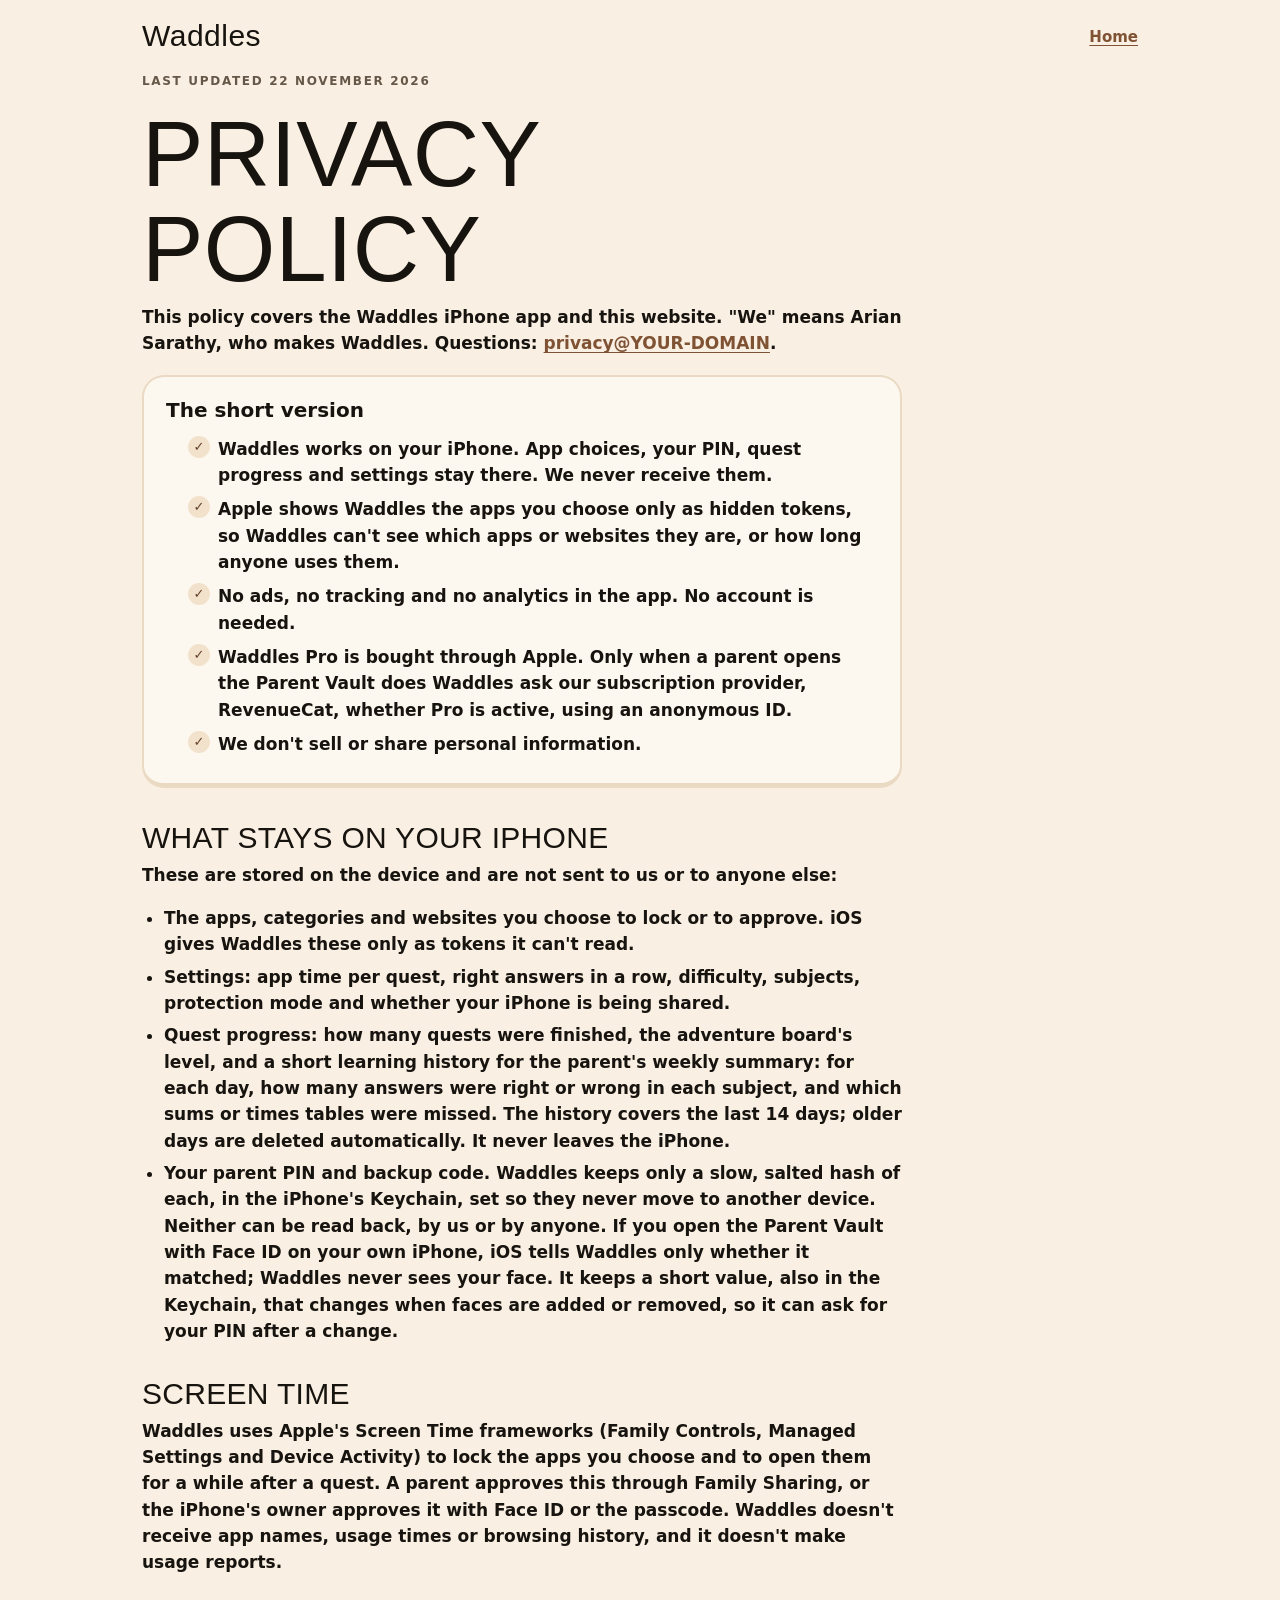
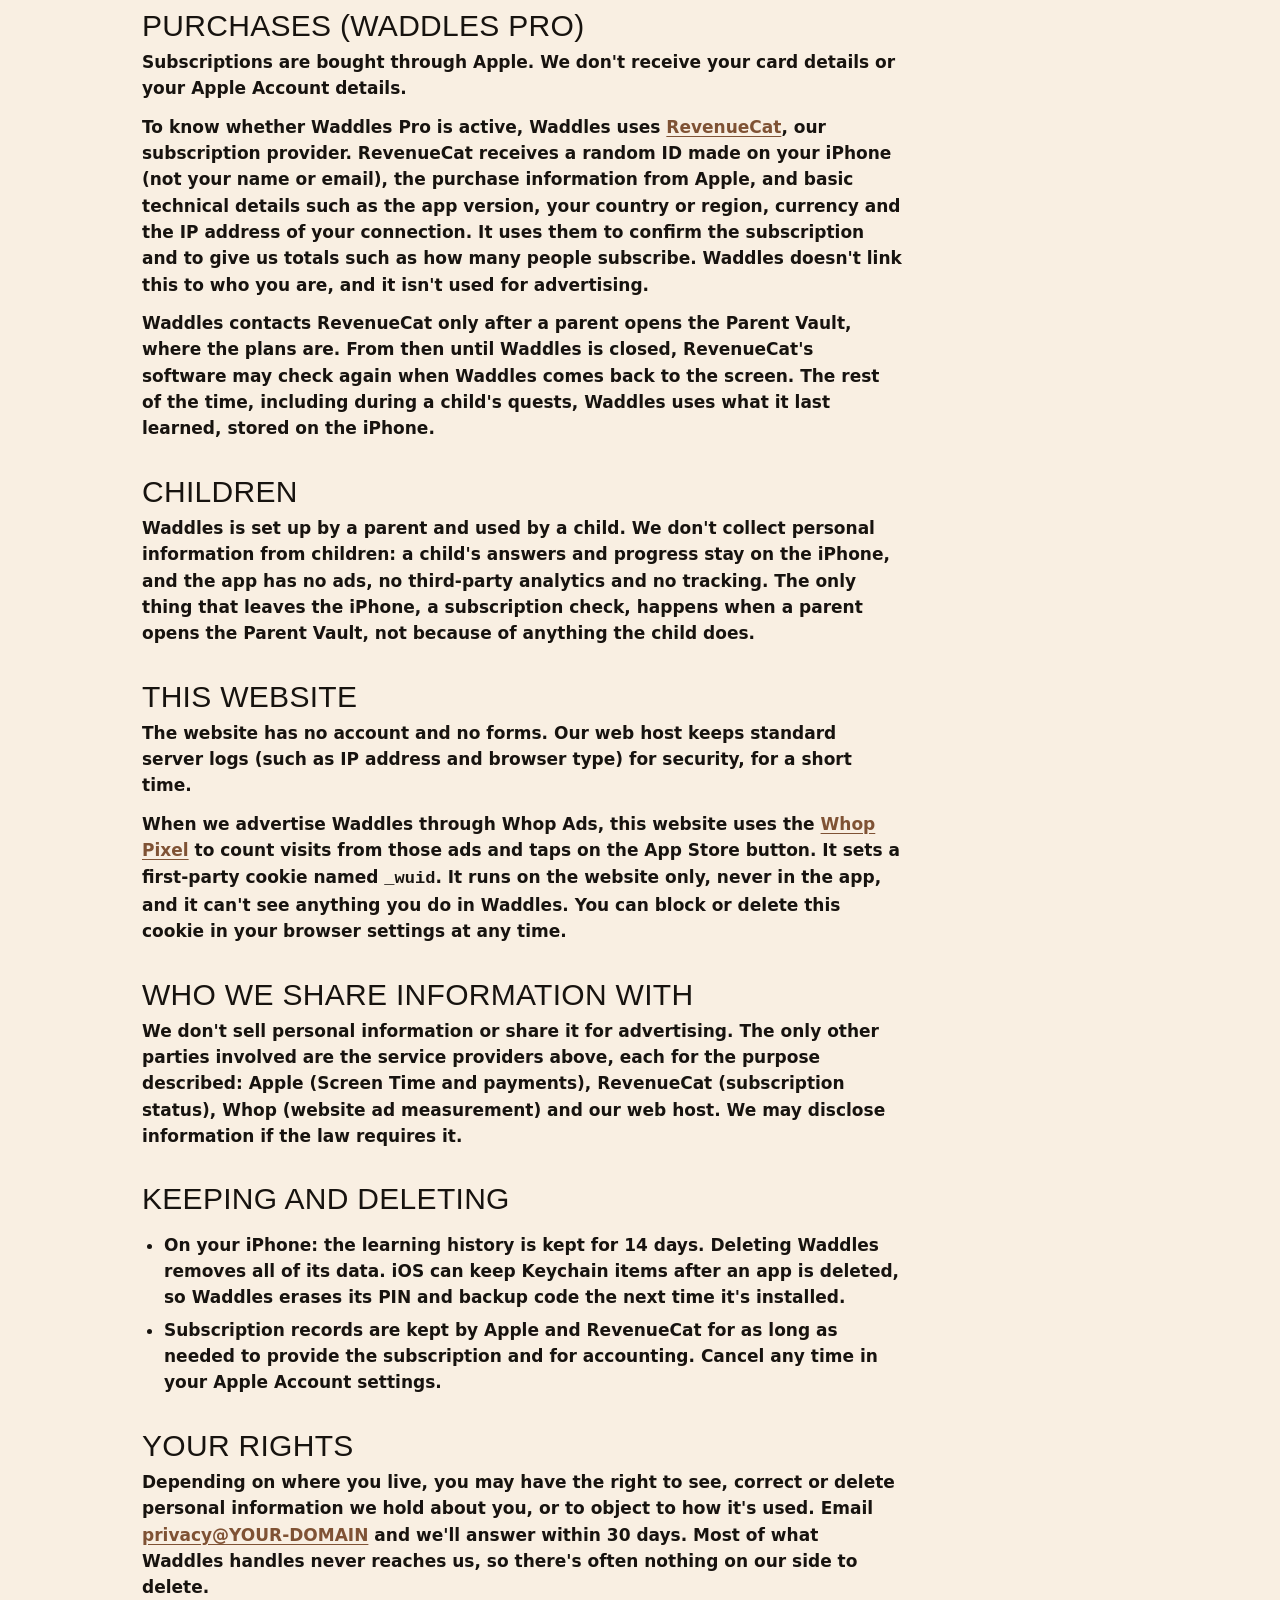
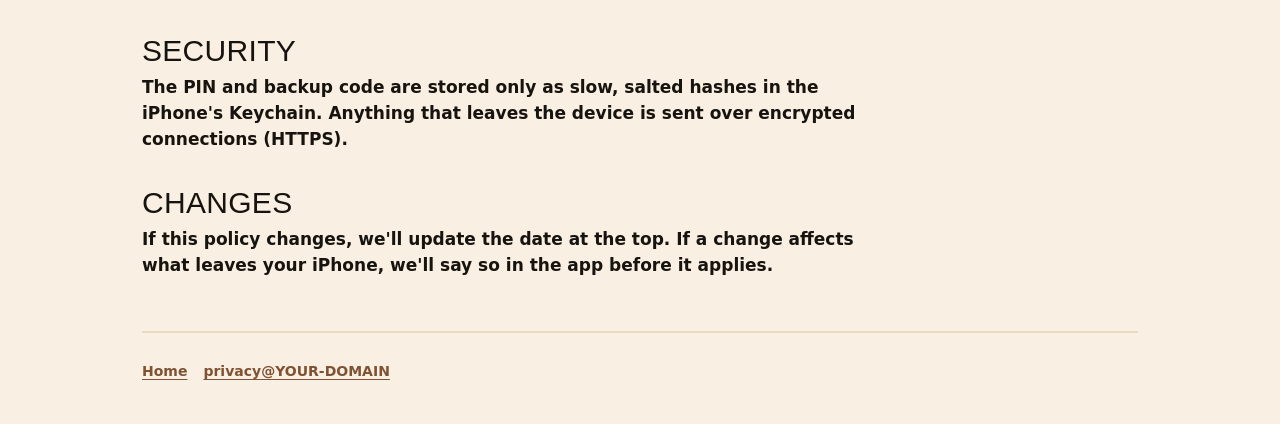
==== privacy.html @ 0fab6b12 "Add files via upload" ====
<!doctype html>
<html lang="en">
<head>
  <meta charset="utf-8">
  <meta name="viewport" content="width=device-width, initial-scale=1">
  <title>Privacy policy · Waddles</title>
  <meta name="description" content="What Waddles keeps, where, and why. Most of it never leaves your iPhone.">
  <link rel="icon" href="assets/knight.png">
  <link rel="stylesheet" href="style.css">
</head>
<body>
  <div class="wrap">
    <header class="top">
      <a class="brand" href="./">Waddles</a>
      <nav><a href="./">Home</a></nav>
    </header>

    <main class="doc">
      <p class="tag">Last updated 22 November 2026</p>
      <h1>Privacy policy</h1>
      <p>This policy covers the Waddles iPhone app and this website. "We" means Arian Sarathy, who makes Waddles. Questions: <a href="mailto:privacy@YOUR-DOMAIN">privacy@YOUR-DOMAIN</a>.</p>

      <div class="summary">
        <h3>The short version</h3>
        <ul class="ticks">
          <li>Waddles works on your iPhone. App choices, your PIN, quest progress and settings stay there. We never receive them.</li>
          <li>Apple shows Waddles the apps you choose only as hidden tokens, so Waddles can't see which apps or websites they are, or how long anyone uses them.</li>
          <li>No ads, no tracking and no analytics in the app. No account is needed.</li>
          <li>Waddles Pro is bought through Apple. Only when a parent opens the Parent Vault does Waddles ask our subscription provider, RevenueCat, whether Pro is active, using an anonymous ID.</li>
          <li>We don't sell or share personal information.</li>
        </ul>
      </div>

      <h2>What stays on your iPhone</h2>
      <p>These are stored on the device and are not sent to us or to anyone else:</p>
      <ul>
        <li><b>The apps, categories and websites you choose</b> to lock or to approve. iOS gives Waddles these only as tokens it can't read.</li>
        <li><b>Settings:</b> app time per quest, right answers in a row, difficulty, subjects, protection mode and whether your iPhone is being shared.</li>
        <li><b>Quest progress:</b> how many quests were finished, the adventure board's level, and a short learning history for the parent's weekly summary: for each day, how many answers were right or wrong in each subject, and which sums or times tables were missed. The history covers the last 14 days; older days are deleted automatically. It never leaves the iPhone.</li>
        <li><b>Your parent PIN and backup code.</b> Waddles keeps only a slow, salted hash of each, in the iPhone's Keychain, set so they never move to another device. Neither can be read back, by us or by anyone. If you open the Parent Vault with Face ID on your own iPhone, iOS tells Waddles only whether it matched; Waddles never sees your face. It keeps a short value, also in the Keychain, that changes when faces are added or removed, so it can ask for your PIN after a change.</li>
      </ul>

      <h2>Screen Time</h2>
      <p>Waddles uses Apple's Screen Time frameworks (Family Controls, Managed Settings and Device Activity) to lock the apps you choose and to open them for a while after a quest. A parent approves this through Family Sharing, or the iPhone's owner approves it with Face ID or the passcode. Waddles doesn't receive app names, usage times or browsing history, and it doesn't make usage reports.</p>

      <h2>Purchases (Waddles Pro)</h2>
      <p>Subscriptions are bought through Apple. We don't receive your card details or your Apple Account details.</p>
      <p>To know whether Waddles Pro is active, Waddles uses <a href="https://www.revenuecat.com/privacy">RevenueCat</a>, our subscription provider. RevenueCat receives a random ID made on your iPhone (not your name or email), the purchase information from Apple, and basic technical details such as the app version, your country or region, currency and the IP address of your connection. It uses them to confirm the subscription and to give us totals such as how many people subscribe. Waddles doesn't link this to who you are, and it isn't used for advertising.</p>
      <p>Waddles contacts RevenueCat only after a parent opens the Parent Vault, where the plans are. From then until Waddles is closed, RevenueCat's software may check again when Waddles comes back to the screen. The rest of the time, including during a child's quests, Waddles uses what it last learned, stored on the iPhone.</p>

      <h2>Children</h2>
      <p>Waddles is set up by a parent and used by a child. We don't collect personal information from children: a child's answers and progress stay on the iPhone, and the app has no ads, no third-party analytics and no tracking. The only thing that leaves the iPhone, a subscription check, happens when a parent opens the Parent Vault, not because of anything the child does.</p>

      <h2>This website</h2>
      <p>The website has no account and no forms. Our web host keeps standard server logs (such as IP address and browser type) for security, for a short time.</p>
      <p>When we advertise Waddles through Whop Ads, this website uses the <a href="https://whop.com/privacy">Whop Pixel</a> to count visits from those ads and taps on the App Store button. It sets a first-party cookie named <code>_wuid</code>. It runs on the website only, never in the app, and it can't see anything you do in Waddles. You can block or delete this cookie in your browser settings at any time.</p>

      <h2>Who we share information with</h2>
      <p>We don't sell personal information or share it for advertising. The only other parties involved are the service providers above, each for the purpose described: Apple (Screen Time and payments), RevenueCat (subscription status), Whop (website ad measurement) and our web host. We may disclose information if the law requires it.</p>

      <h2>Keeping and deleting</h2>
      <ul>
        <li><b>On your iPhone:</b> the learning history is kept for 14 days. Deleting Waddles removes all of its data. iOS can keep Keychain items after an app is deleted, so Waddles erases its PIN and backup code the next time it's installed.</li>
        <li><b>Subscription records</b> are kept by Apple and RevenueCat for as long as needed to provide the subscription and for accounting. Cancel any time in your Apple Account settings.</li>
      </ul>

      <h2>Your rights</h2>
      <p>Depending on where you live, you may have the right to see, correct or delete personal information we hold about you, or to object to how it's used. Email <a href="mailto:privacy@YOUR-DOMAIN">privacy@YOUR-DOMAIN</a> and we'll answer within 30 days. Most of what Waddles handles never reaches us, so there's often nothing on our side to delete.</p>

      <h2>Security</h2>
      <p>The PIN and backup code are stored only as slow, salted hashes in the iPhone's Keychain. Anything that leaves the device is sent over encrypted connections (HTTPS).</p>

      <h2>Changes</h2>
      <p>If this policy changes, we'll update the date at the top. If a change affects what leaves your iPhone, we'll say so in the app before it applies.</p>
    </main>

    <footer>
      <a href="./">Home</a><a href="mailto:privacy@YOUR-DOMAIN">privacy@YOUR-DOMAIN</a>
    </footer>
  </div>
  <script src="site.js"></script>
</body>
</html>
---- style.css ----
/* Waddles website. Same Cocoa palette and type as the app. Fonts are self-hosted, so no visitor data goes to a font service. */
@font-face { font-family: Anton; src: url(fonts/Anton-Regular.ttf) format("truetype"); font-display: swap; }
@font-face { font-family: Nunito; font-weight: 600; src: url(fonts/Nunito-SemiBold.ttf) format("truetype"); font-display: swap; }
@font-face { font-family: Nunito; font-weight: 700; src: url(fonts/Nunito-Bold.ttf) format("truetype"); font-display: swap; }
@font-face { font-family: Nunito; font-weight: 900; src: url(fonts/Nunito-Black.ttf) format("truetype"); font-display: swap; }

:root {
  --paper: #F9EFE2; --card: #FDF8EF; --edge: #EADAC3; --edge-strong: #D6BFA0;
  --ink: #17130F; --muted: #665848; --accent: #7F5234; --accent-dark: #66412A; --tint: #F2E2CC;
  --calm: #EEE7DD; --calm-ink: #4F463E;
}
* { box-sizing: border-box; }
html { background: var(--paper); color: var(--ink); font: 600 17px/1.55 Nunito, system-ui, sans-serif; -webkit-text-size-adjust: 100%; }
body { margin: 0; }
a { color: var(--accent); font-weight: 900; text-underline-offset: 3px; }
a:focus-visible, button:focus-visible { outline: 3px solid var(--accent); outline-offset: 3px; border-radius: 8px; }
img { max-width: 100%; height: auto; }

.wrap { max-width: 1040px; margin: 0 auto; padding: 0 22px; }
header.top { display: flex; align-items: center; justify-content: space-between; min-height: 72px; }
.brand { font: 400 30px/1 Anton, Impact, sans-serif; letter-spacing: .5px; color: var(--ink); text-decoration: none; }
nav a { margin-left: 20px; font-size: 15px; white-space: nowrap; }

.tag { font-weight: 900; font-size: 12px; letter-spacing: .14em; text-transform: uppercase; color: var(--muted); margin: 0 0 6px; }
h1, h2 { font-family: Anton, Impact, sans-serif; font-weight: 400; text-transform: uppercase; line-height: 1.04; margin: 0; letter-spacing: .3px; }
h1 { font-size: clamp(64px, 12vw, 132px); }
h2 { font-size: clamp(40px, 6vw, 64px); }
h3 { font-weight: 900; font-size: 20px; margin: 0 0 4px; }
p { margin: 0 0 12px; }
.lead { font-weight: 700; font-size: 21px; line-height: 1.45; max-width: 34ch; }
.fine { font-size: 14px; color: var(--muted); }

.hero { display: grid; grid-template-columns: 1.2fr .8fr; align-items: center; gap: 24px; padding: 28px 0 40px; }
.hero img { width: min(360px, 100%); justify-self: center; }
.cta { display: inline-flex; align-items: center; gap: 10px; background: var(--accent); color: #fff; text-decoration: none; font-weight: 900; font-size: 18px;
  padding: 16px 26px; border-radius: 18px; border-bottom: 5px solid var(--accent-dark); margin: 10px 0 8px; }
.cta:active { transform: translateY(2px); border-bottom-width: 3px; }
.cta[aria-disabled="true"] { background: #E9DCC9; color: #9C8E7E; border-bottom-color: #D6BFA0; pointer-events: none; }

section { padding: 44px 0; border-top: 2px solid var(--edge); }
.cards { display: grid; grid-template-columns: repeat(3, 1fr); gap: 16px; margin-top: 22px; }
.card { background: var(--card); border: 2px solid var(--edge); border-bottom-width: 5px; border-radius: 22px; padding: 20px; }
.num { font: 400 46px/1 Anton, Impact, sans-serif; color: var(--accent); display: block; margin-bottom: 8px; }
.split { display: grid; grid-template-columns: 1fr 1fr; gap: 16px; margin-top: 22px; }
ul.ticks { list-style: none; padding: 0; margin: 10px 0 0; }
ul.ticks li { padding-left: 30px; position: relative; margin: 8px 0; }
ul.ticks li::before { content: "✓"; position: absolute; left: 0; top: 0; width: 22px; height: 22px; border-radius: 50%; background: var(--tint); color: var(--accent-dark); font-weight: 900; font-size: 13px; display: grid; place-items: center; }
.plans { display: grid; gap: 0; margin-top: 12px; }
.plan { display: flex; justify-content: space-between; gap: 12px; padding: 12px 0; border-top: 2px solid var(--edge); font-weight: 700; }
.pill { font-weight: 900; font-size: 11px; letter-spacing: .1em; text-transform: uppercase; color: var(--accent-dark); border: 1.5px solid var(--accent-dark); border-radius: 99px; padding: 2px 8px; margin-left: 8px; }
.honest { background: var(--calm); color: var(--calm-ink); border-radius: 18px; padding: 16px 18px; margin-top: 18px; }

footer { border-top: 2px solid var(--edge); padding: 28px 0 44px; font-size: 14px; color: var(--muted); }
footer a { margin-right: 16px; }

/* Privacy policy */
.doc { max-width: 760px; padding-bottom: 40px; }
.doc h1 { font-size: clamp(52px, 9vw, 92px); margin: 16px 0 6px; }
.doc h2 { font-size: 30px; margin: 34px 0 8px; }
.doc ul { padding-left: 22px; }
.doc li { margin: 6px 0; }
.summary { background: var(--card); border: 2px solid var(--edge); border-bottom-width: 5px; border-radius: 22px; padding: 18px 22px; margin: 18px 0; }

@media (max-width: 760px) {
  .hero, .split, .cards { grid-template-columns: 1fr; }
  .hero img { width: 220px; order: -1; }
}
@media (max-width: 480px) { nav a { margin-left: 14px; } nav .wide { display: none; } }
@media (prefers-reduced-motion: reduce) { * { transition: none !important; } }
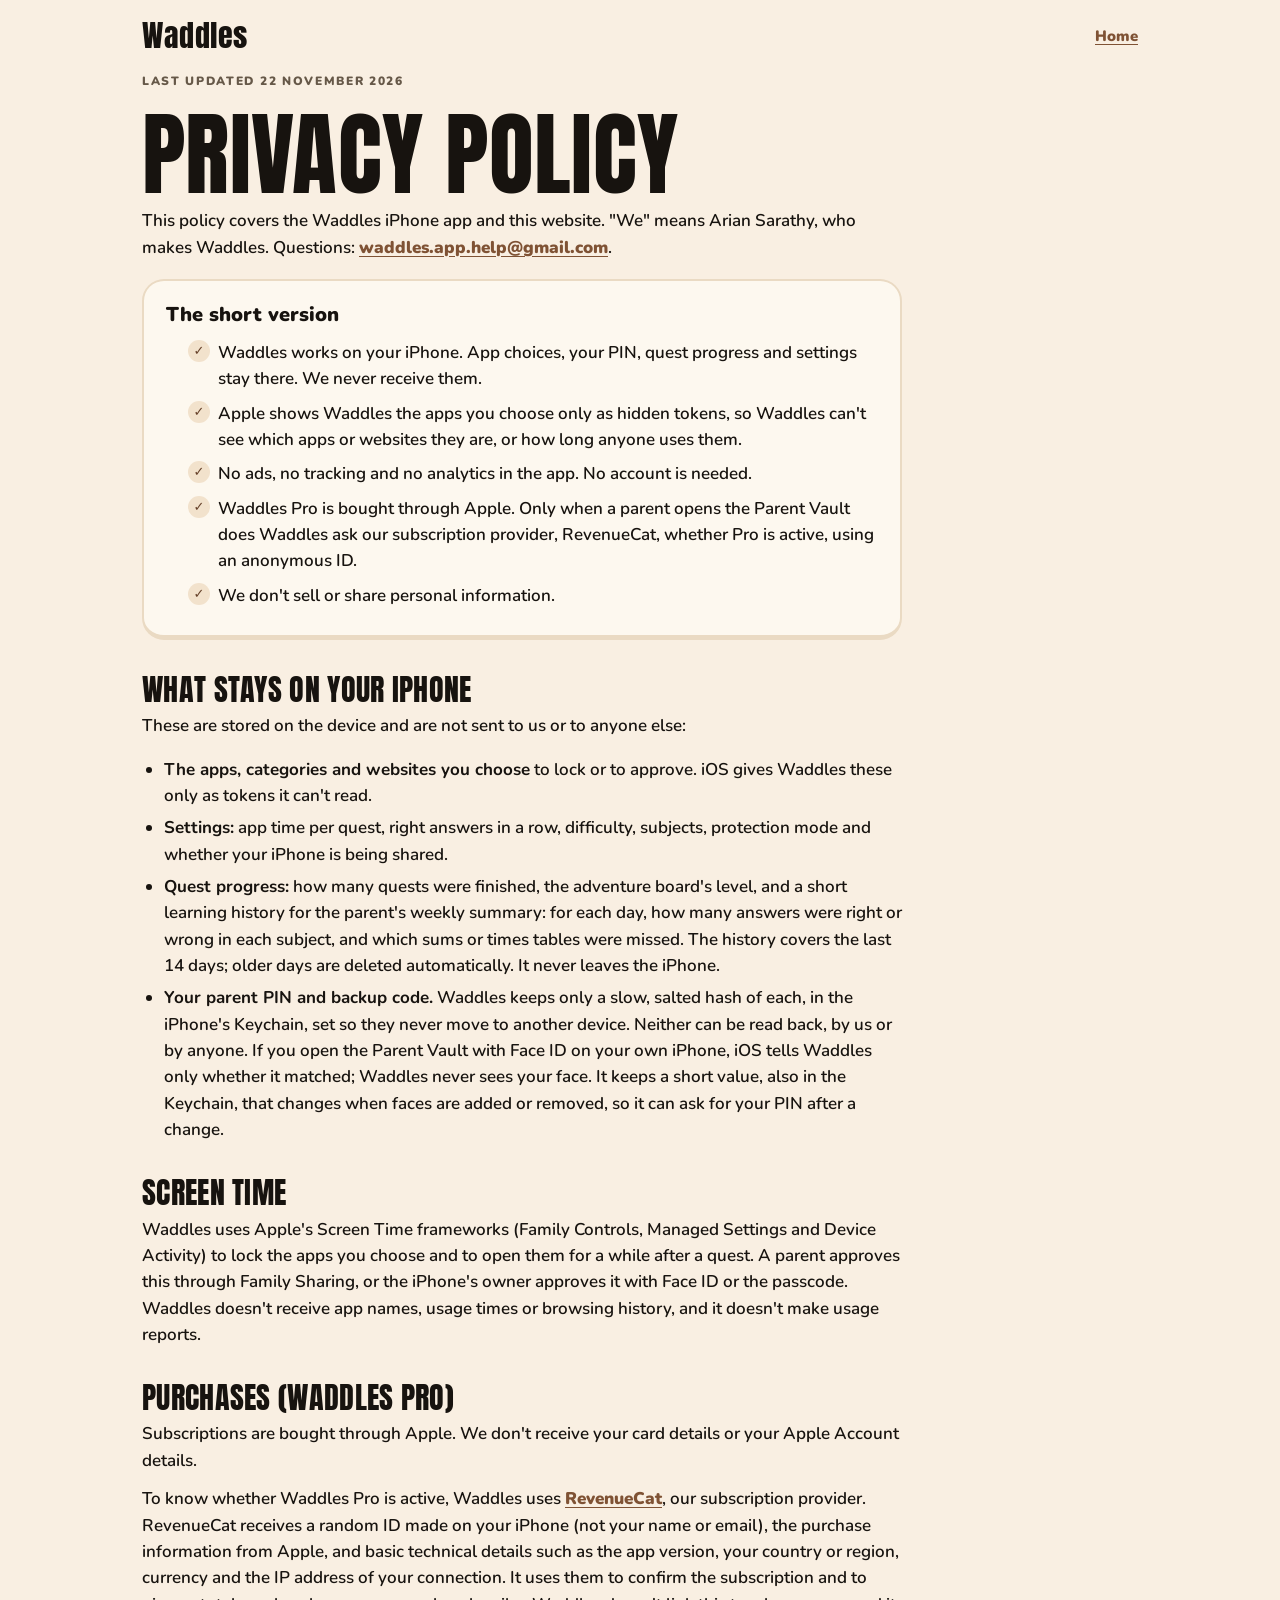
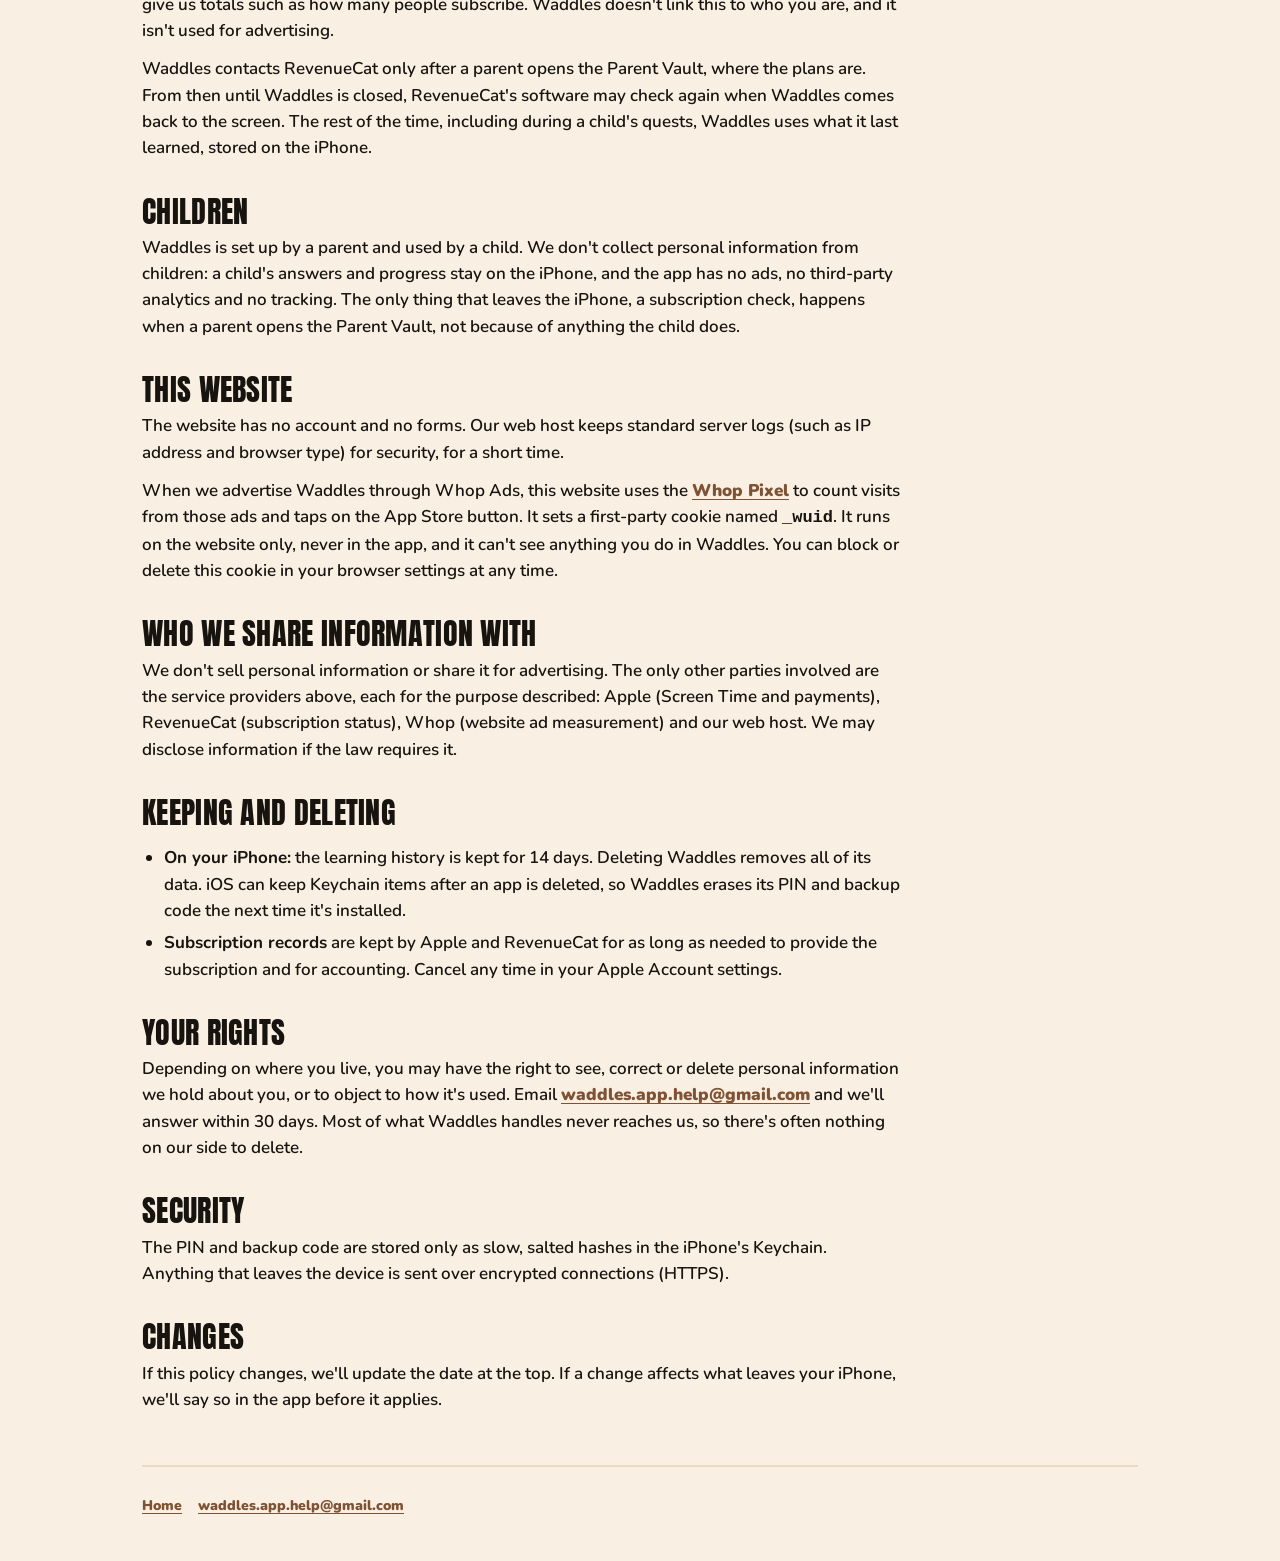
==== commit 99f18546: "Add files via upload" ====
--- a/privacy.html
+++ b/privacy.html
@@ -5,7 +5,7 @@
   <meta name="viewport" content="width=device-width, initial-scale=1">
   <title>Privacy policy · Waddles</title>
   <meta name="description" content="What Waddles keeps, where, and why. Most of it never leaves your iPhone.">
-  <link rel="icon" href="assets/knight.png">
+  <link rel="icon" href="knight.png">
   <link rel="stylesheet" href="style.css">
 </head>
 <body>
@@ -18,7 +18,7 @@
     <main class="doc">
       <p class="tag">Last updated 22 November 2026</p>
       <h1>Privacy policy</h1>
-      <p>This policy covers the Waddles iPhone app and this website. "We" means Arian Sarathy, who makes Waddles. Questions: <a href="mailto:privacy@YOUR-DOMAIN">privacy@YOUR-DOMAIN</a>.</p>
+      <p>This policy covers the Waddles iPhone app and this website. "We" means Arian Sarathy, who makes Waddles. Questions: <a href="mailto:waddles.app.help@gmail.com">waddles.app.help@gmail.com</a>.</p>
 
       <div class="summary">
         <h3>The short version</h3>
@@ -65,7 +65,7 @@
       </ul>
 
       <h2>Your rights</h2>
-      <p>Depending on where you live, you may have the right to see, correct or delete personal information we hold about you, or to object to how it's used. Email <a href="mailto:privacy@YOUR-DOMAIN">privacy@YOUR-DOMAIN</a> and we'll answer within 30 days. Most of what Waddles handles never reaches us, so there's often nothing on our side to delete.</p>
+      <p>Depending on where you live, you may have the right to see, correct or delete personal information we hold about you, or to object to how it's used. Email <a href="mailto:waddles.app.help@gmail.com">waddles.app.help@gmail.com</a> and we'll answer within 30 days. Most of what Waddles handles never reaches us, so there's often nothing on our side to delete.</p>
 
       <h2>Security</h2>
       <p>The PIN and backup code are stored only as slow, salted hashes in the iPhone's Keychain. Anything that leaves the device is sent over encrypted connections (HTTPS).</p>
@@ -75,7 +75,7 @@
     </main>
 
     <footer>
-      <a href="./">Home</a><a href="mailto:privacy@YOUR-DOMAIN">privacy@YOUR-DOMAIN</a>
+      <a href="./">Home</a><a href="mailto:waddles.app.help@gmail.com">waddles.app.help@gmail.com</a>
     </footer>
   </div>
   <script src="site.js"></script>
--- a/style.css
+++ b/style.css
@@ -1,8 +1,8 @@
 /* Waddles website. Same Cocoa palette and type as the app. Fonts are self-hosted, so no visitor data goes to a font service. */
-@font-face { font-family: Anton; src: url(fonts/Anton-Regular.ttf) format("truetype"); font-display: swap; }
-@font-face { font-family: Nunito; font-weight: 600; src: url(fonts/Nunito-SemiBold.ttf) format("truetype"); font-display: swap; }
-@font-face { font-family: Nunito; font-weight: 700; src: url(fonts/Nunito-Bold.ttf) format("truetype"); font-display: swap; }
-@font-face { font-family: Nunito; font-weight: 900; src: url(fonts/Nunito-Black.ttf) format("truetype"); font-display: swap; }
+@font-face { font-family: Anton; src: url(Anton-Regular.ttf) format("truetype"); font-display: swap; }
+@font-face { font-family: Nunito; font-weight: 600; src: url(Nunito-SemiBold.ttf) format("truetype"); font-display: swap; }
+@font-face { font-family: Nunito; font-weight: 700; src: url(Nunito-Bold.ttf) format("truetype"); font-display: swap; }
+@font-face { font-family: Nunito; font-weight: 900; src: url(Nunito-Black.ttf) format("truetype"); font-display: swap; }
 
 :root {
   --paper: #F9EFE2; --card: #FDF8EF; --edge: #EADAC3; --edge-strong: #D6BFA0;
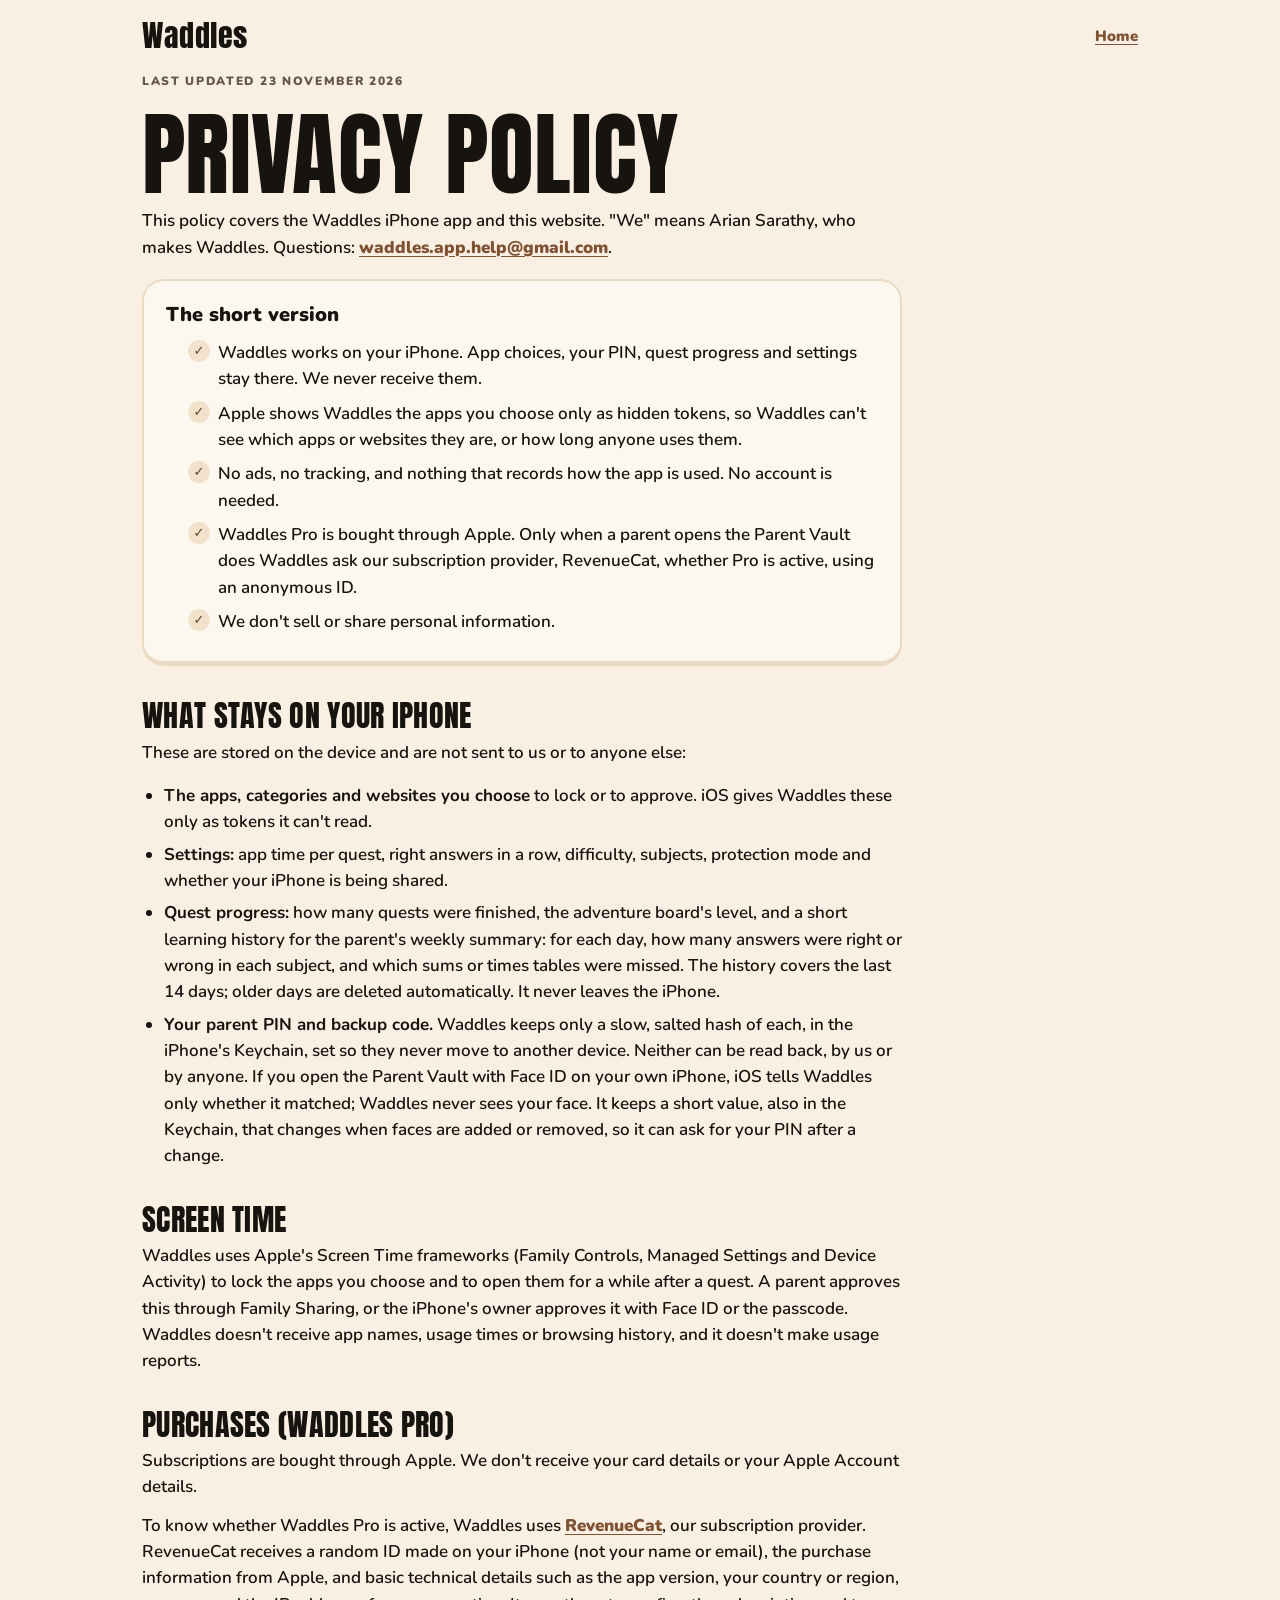
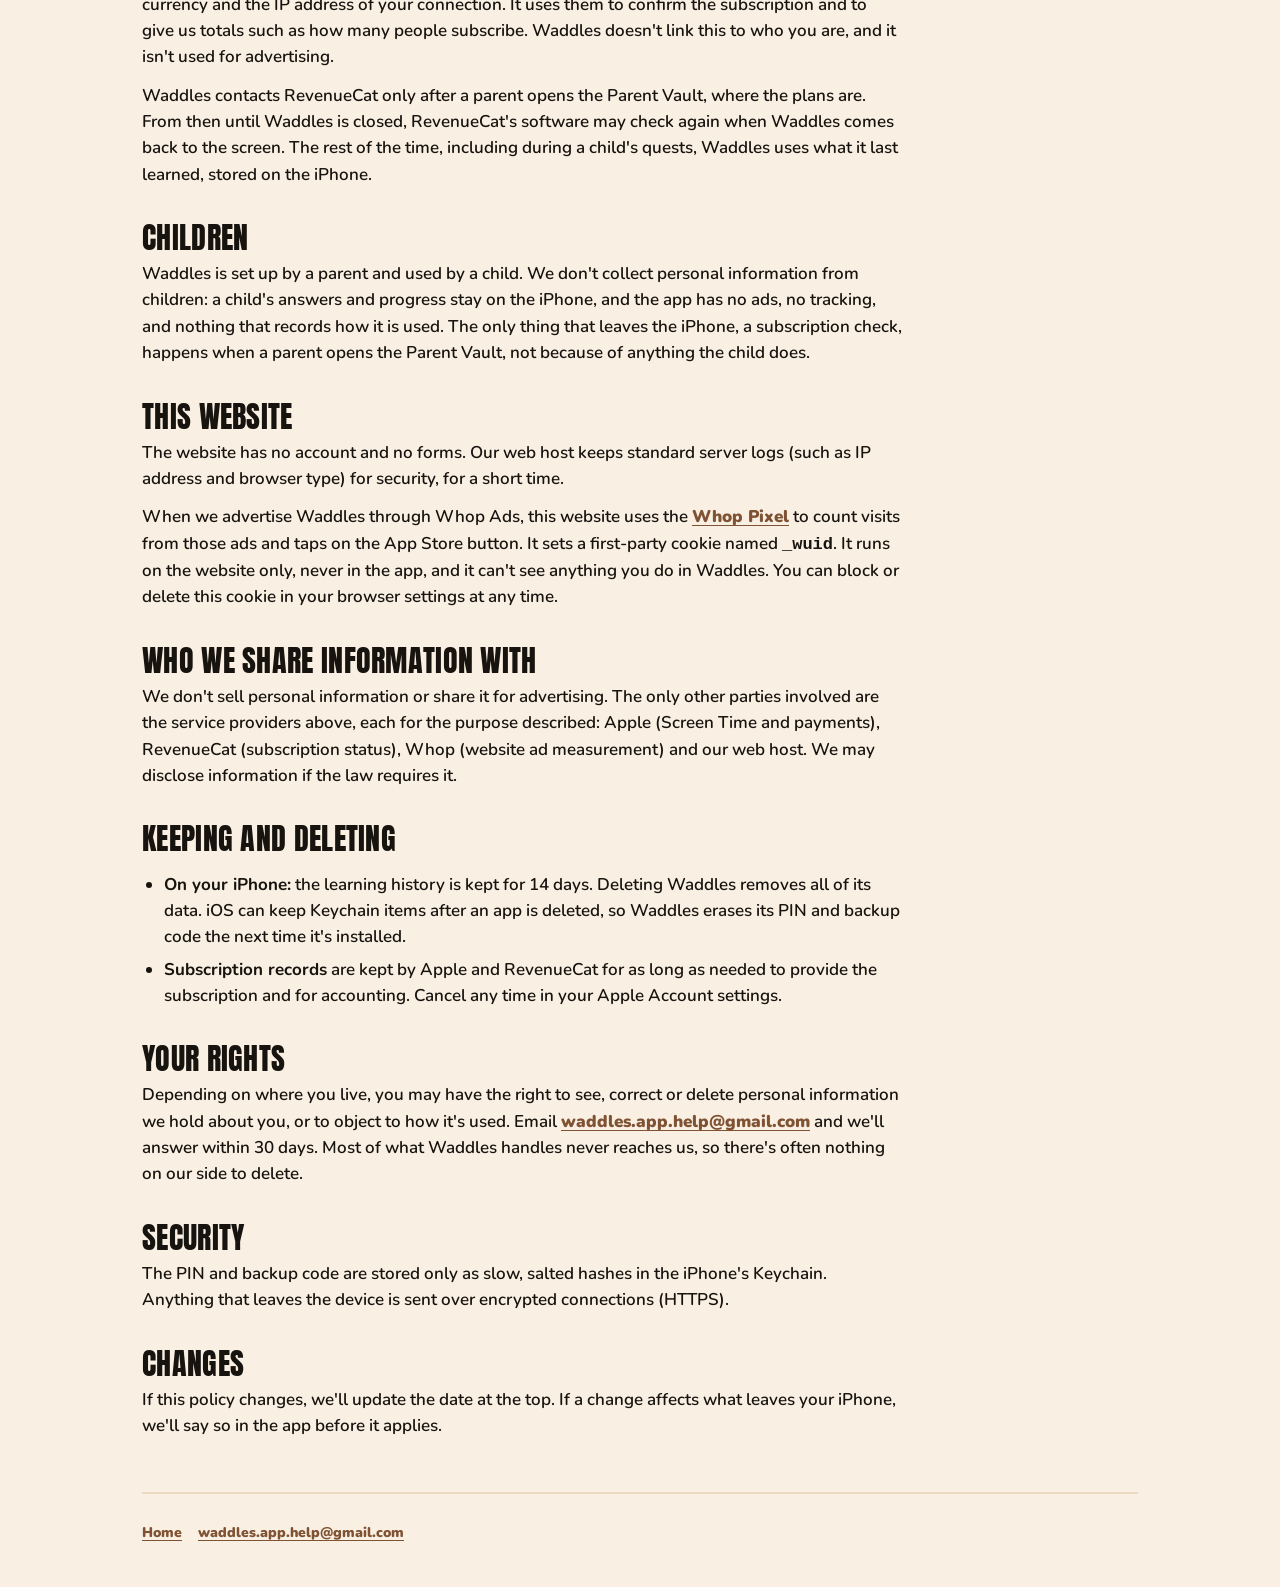
==== commit 20c216db: "Add files via upload" ====
--- a/privacy.html
+++ b/privacy.html
@@ -16,7 +16,7 @@
     </header>
 
     <main class="doc">
-      <p class="tag">Last updated 22 November 2026</p>
+      <p class="tag">Last updated 23 November 2026</p>
       <h1>Privacy policy</h1>
       <p>This policy covers the Waddles iPhone app and this website. "We" means Arian Sarathy, who makes Waddles. Questions: <a href="mailto:waddles.app.help@gmail.com">waddles.app.help@gmail.com</a>.</p>
 
@@ -25,7 +25,7 @@
         <ul class="ticks">
           <li>Waddles works on your iPhone. App choices, your PIN, quest progress and settings stay there. We never receive them.</li>
           <li>Apple shows Waddles the apps you choose only as hidden tokens, so Waddles can't see which apps or websites they are, or how long anyone uses them.</li>
-          <li>No ads, no tracking and no analytics in the app. No account is needed.</li>
+          <li>No ads, no tracking, and nothing that records how the app is used. No account is needed.</li>
           <li>Waddles Pro is bought through Apple. Only when a parent opens the Parent Vault does Waddles ask our subscription provider, RevenueCat, whether Pro is active, using an anonymous ID.</li>
           <li>We don't sell or share personal information.</li>
         </ul>
@@ -49,7 +49,7 @@
       <p>Waddles contacts RevenueCat only after a parent opens the Parent Vault, where the plans are. From then until Waddles is closed, RevenueCat's software may check again when Waddles comes back to the screen. The rest of the time, including during a child's quests, Waddles uses what it last learned, stored on the iPhone.</p>
 
       <h2>Children</h2>
-      <p>Waddles is set up by a parent and used by a child. We don't collect personal information from children: a child's answers and progress stay on the iPhone, and the app has no ads, no third-party analytics and no tracking. The only thing that leaves the iPhone, a subscription check, happens when a parent opens the Parent Vault, not because of anything the child does.</p>
+      <p>Waddles is set up by a parent and used by a child. We don't collect personal information from children: a child's answers and progress stay on the iPhone, and the app has no ads, no tracking, and nothing that records how it is used. The only thing that leaves the iPhone, a subscription check, happens when a parent opens the Parent Vault, not because of anything the child does.</p>
 
       <h2>This website</h2>
       <p>The website has no account and no forms. Our web host keeps standard server logs (such as IP address and browser type) for security, for a short time.</p>
